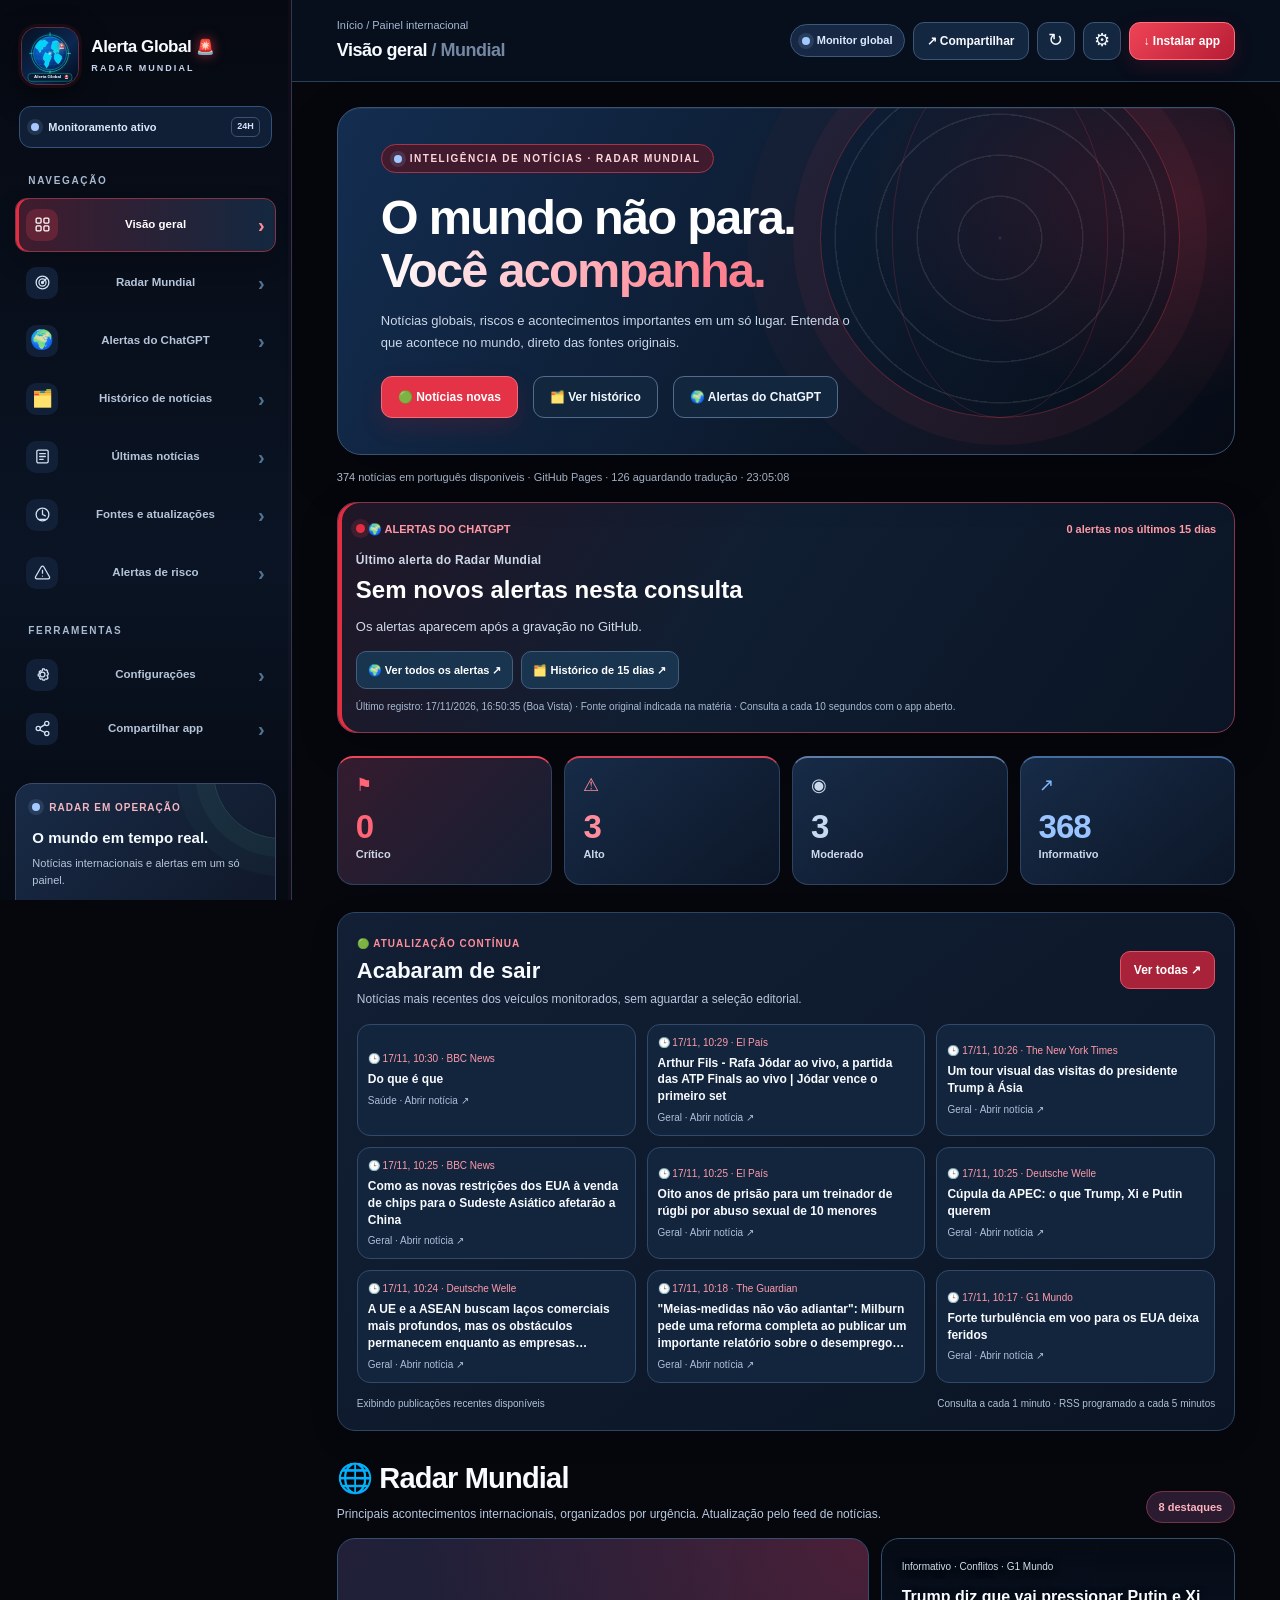
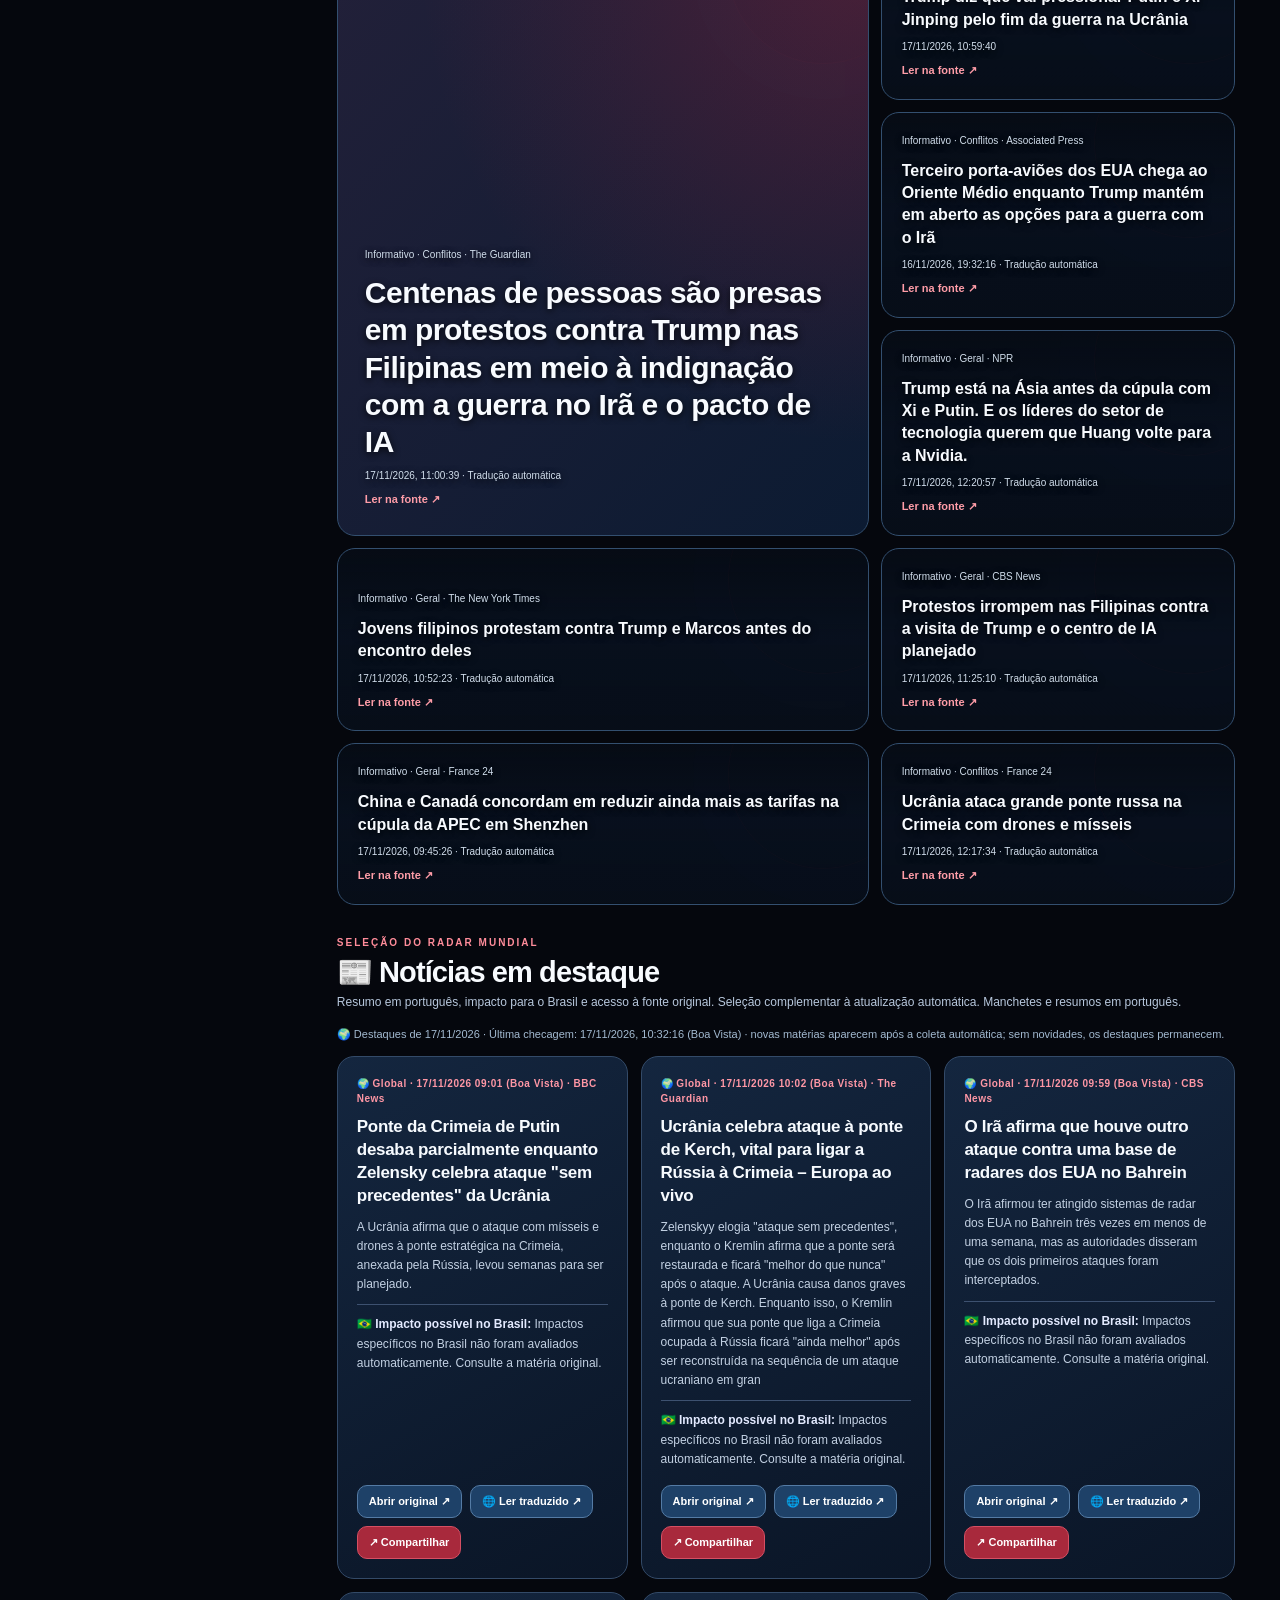
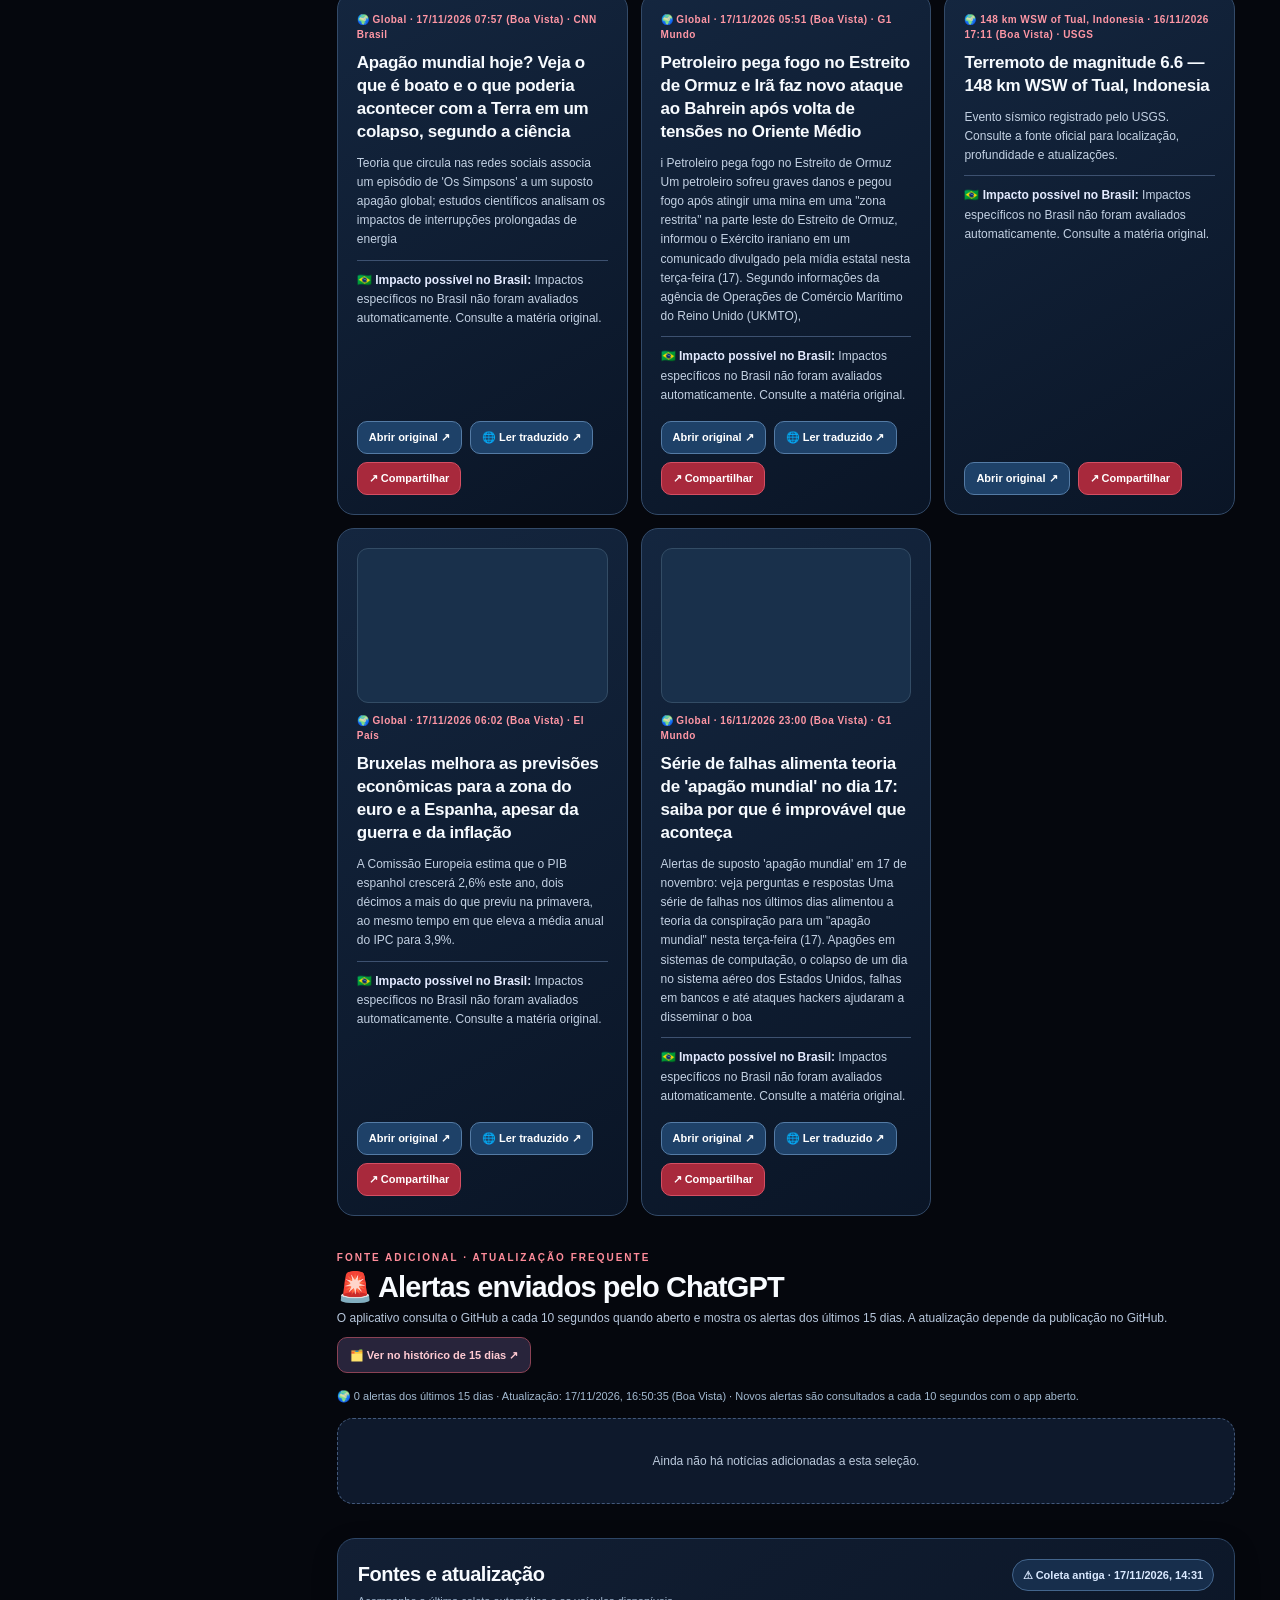
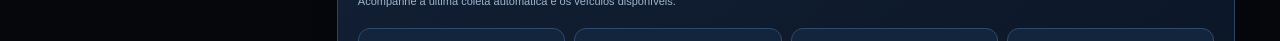
==== atualizar-visual.html @ ecb00a96 "Página de atualização segura que limpa cache antigo e abre novo tema visual" ====
<!doctype html>
<html lang="pt-BR">
<head>
<meta charset="utf-8">
<meta name="viewport" content="width=device-width,initial-scale=1">
<meta name="theme-color" content="#080e1d">
<title>Atualizar visual | Alerta Global</title>
<style>
*{box-sizing:border-box}html,body{min-height:100%;margin:0}body{font:15px/1.55 system-ui,-apple-system,"Segoe UI",sans-serif;background:radial-gradient(circle at 80% 10%,#8c20352a,transparent 45%),#05070d;color:#f8fbff;display:grid;place-items:center;padding:24px}
main{background:linear-gradient(135deg,#152a45,#0a1425);border:1px solid #963c52;border-top:3px solid #e32e42;border-radius:22px;padding:28px;max-width:490px;width:100%;box-shadow:0 22px 65px #0009}
small{color:#ff95a3;font-weight:800;letter-spacing:.14em}h1{font-size:27px;margin:10px 0;line-height:1.2}p{color:#c2d0e0}a{display:block;background:#e32e42;color:white;text-align:center;text-decoration:none;border-radius:13px;padding:13px 17px;font-weight:800;margin-top:18px}a:focus-visible{outline:3px solid white;outline-offset:4px}
#status{min-height:27px;color:#e5f1ff}.colors{display:flex;gap:10px;margin:20px 0}.colors b{display:block;width:32px;height:32px;border:1px solid #ffffff50;border-radius:9px}.colors b:nth-child(1){background:#05070d}.colors b:nth-child(2){background:#e32e42}.colors b:nth-child(3){background:#0b1728}.colors b:nth-child(4){background:#f8fbff}
</style>
</head>
<body>
<main>
<small>ALERTA GLOBAL · ATUALIZAÇÃO DE TEMA</small>
<h1>🚨 Novo visual do aplicativo</h1>
<p>Atualizando o tema preto, vermelho, azul-escuro e branco. Suas preferências e notícias salvas no GitHub serão preservadas.</p>
<div class="colors" aria-hidden="true"><b></b><b></b><b></b><b></b></div>
<p id="status" role="status">Limpando apenas o cache antigo do Alerta Global...</p>
<a id="open" href="./index.html?tema=red-navy-20261117-v2">Abrir o Alerta Global atualizado</a>
</main>
<script>
(async()=>{
  const status=document.getElementById("status");
  try{
    if("serviceWorker" in navigator){
      const regs=await navigator.serviceWorker.getRegistrations();
      await Promise.all(regs.filter(reg=>new URL(reg.scope).pathname.includes("/alerta-global/")).map(reg=>reg.unregister()));
    }
    if("caches" in window){
      const keys=await caches.keys();
      await Promise.all(keys.filter(k=>k.startsWith("alerta-")).map(k=>caches.delete(k)));
    }
    status.textContent="Cache antigo limpo. Abrindo o novo visual...";
  }catch(error){
    console.warn("Limpeza parcial do cache:",error);
    status.textContent="Atualização preparada. Se necessário, toque no botão abaixo.";
  }
  location.replace("./index.html?tema=red-navy-20261117-v2");
})();
</script>
</body>
</html>
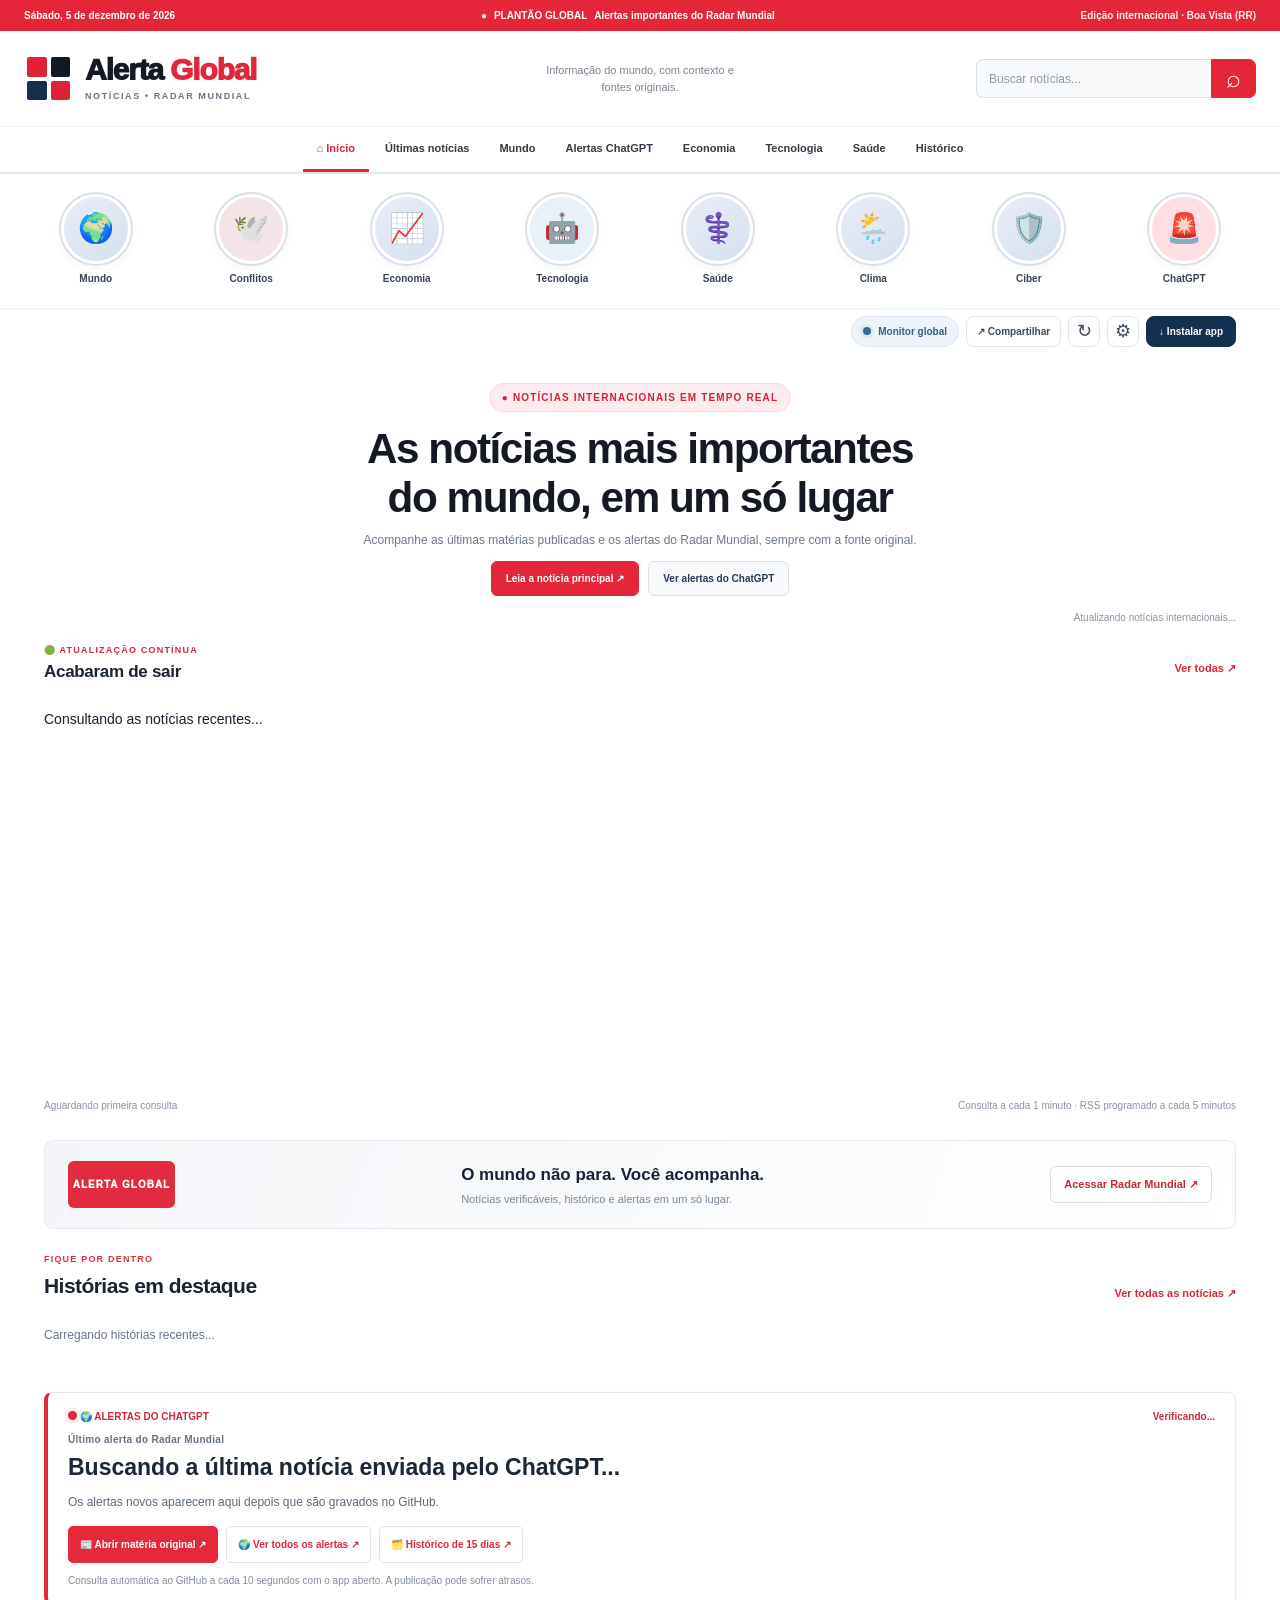
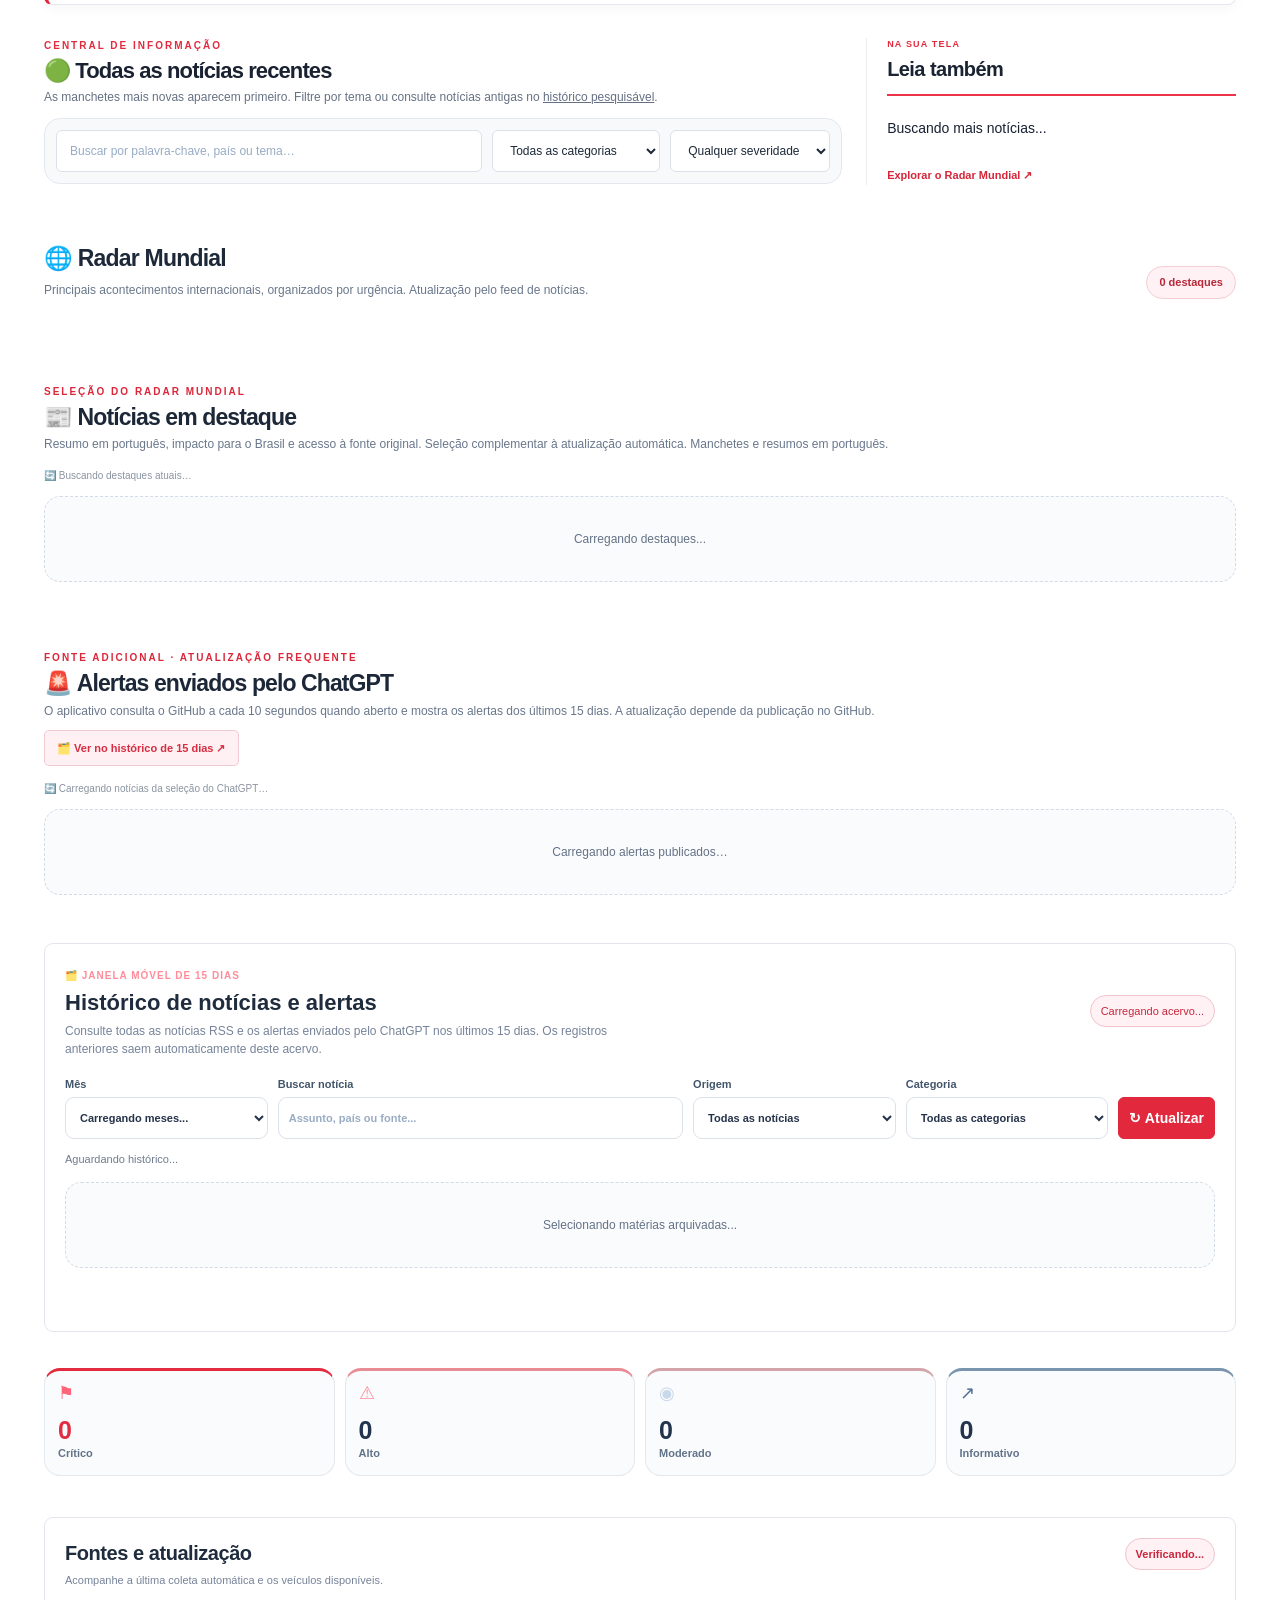
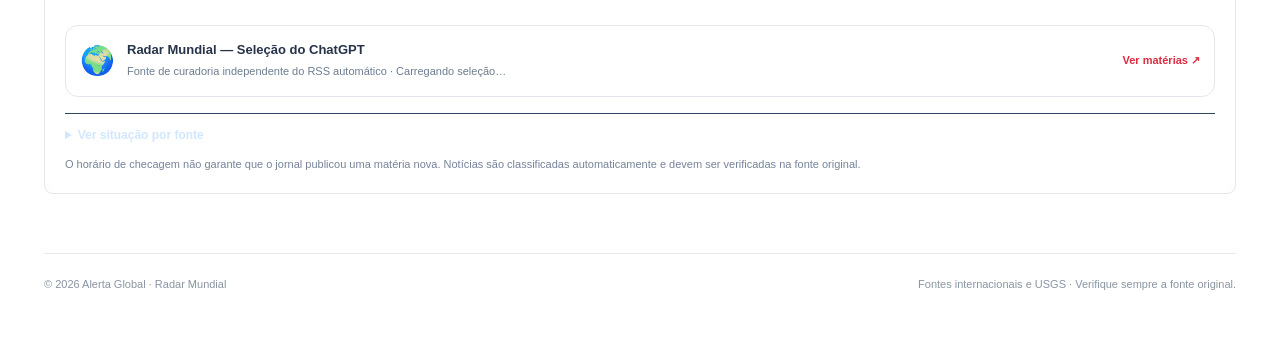
==== commit 4eca5fd0: "Atualiza página de recarga para novo portal jornalístico branco e vermelho" ====
--- a/atualizar-visual.html
+++ b/atualizar-visual.html
@@ -3,23 +3,23 @@
 <head>
 <meta charset="utf-8">
 <meta name="viewport" content="width=device-width,initial-scale=1">
-<meta name="theme-color" content="#080e1d">
-<title>Atualizar visual | Alerta Global</title>
+<meta name="theme-color" content="#df2337">
+<title>Atualizar portal | Alerta Global</title>
 <style>
-*{box-sizing:border-box}html,body{min-height:100%;margin:0}body{font:15px/1.55 system-ui,-apple-system,"Segoe UI",sans-serif;background:radial-gradient(circle at 80% 10%,#8c20352a,transparent 45%),#05070d;color:#f8fbff;display:grid;place-items:center;padding:24px}
-main{background:linear-gradient(135deg,#152a45,#0a1425);border:1px solid #963c52;border-top:3px solid #e32e42;border-radius:22px;padding:28px;max-width:490px;width:100%;box-shadow:0 22px 65px #0009}
-small{color:#ff95a3;font-weight:800;letter-spacing:.14em}h1{font-size:27px;margin:10px 0;line-height:1.2}p{color:#c2d0e0}a{display:block;background:#e32e42;color:white;text-align:center;text-decoration:none;border-radius:13px;padding:13px 17px;font-weight:800;margin-top:18px}a:focus-visible{outline:3px solid white;outline-offset:4px}
+*{box-sizing:border-box}html,body{min-height:100%;margin:0}body{font:15px/1.55 system-ui,-apple-system,"Segoe UI",sans-serif;background:#f7f8fa;color:#1b2737;display:grid;place-items:center;padding:24px}
+main{background:#fff;border:1px solid #e2e7ed;border-top:3px solid #df2337;border-radius:22px;padding:28px;max-width:490px;width:100%;box-shadow:0 22px 65px #0009}
+small{color:#df2337;font-weight:800;letter-spacing:.14em}h1{font-size:27px;margin:10px 0;line-height:1.2}p{color:#64748b}a{display:block;background:#df2337;color:white;text-align:center;text-decoration:none;border-radius:13px;padding:13px 17px;font-weight:800;margin-top:18px}a:focus-visible{outline:3px solid white;outline-offset:4px}
 #status{min-height:27px;color:#e5f1ff}.colors{display:flex;gap:10px;margin:20px 0}.colors b{display:block;width:32px;height:32px;border:1px solid #ffffff50;border-radius:9px}.colors b:nth-child(1){background:#05070d}.colors b:nth-child(2){background:#e32e42}.colors b:nth-child(3){background:#0b1728}.colors b:nth-child(4){background:#f8fbff}
 </style>
 </head>
 <body>
 <main>
 <small>ALERTA GLOBAL · ATUALIZAÇÃO DE TEMA</small>
-<h1>🚨 Novo visual do aplicativo</h1>
-<p>Atualizando o tema preto, vermelho, azul-escuro e branco. Suas preferências e notícias salvas no GitHub serão preservadas.</p>
-<div class="colors" aria-hidden="true"><b></b><b></b><b></b><b></b></div>
+<h1>🚨 Novo portal de notícias</h1>
+<p>Abrindo o novo Alerta Global no estilo portal jornalístico, com fundo branco, menu horizontal e notícias em destaque. As preferências e as notícias já salvas serão mantidas.</p>
+
 <p id="status" role="status">Limpando apenas o cache antigo do Alerta Global...</p>
-<a id="open" href="./index.html?tema=red-navy-20261117-v2">Abrir o Alerta Global atualizado</a>
+<a id="open" href="./index.html?tema=portal-jornalismo-20261117-v1">Abrir o Alerta Global atualizado</a>
 </main>
 <script>
 (async()=>{
@@ -38,7 +38,7 @@
     console.warn("Limpeza parcial do cache:",error);
     status.textContent="Atualização preparada. Se necessário, toque no botão abaixo.";
   }
-  location.replace("./index.html?tema=red-navy-20261117-v2");
+  location.replace("./index.html?tema=portal-jornalismo-20261117-v1");
 })();
 </script>
 </body>
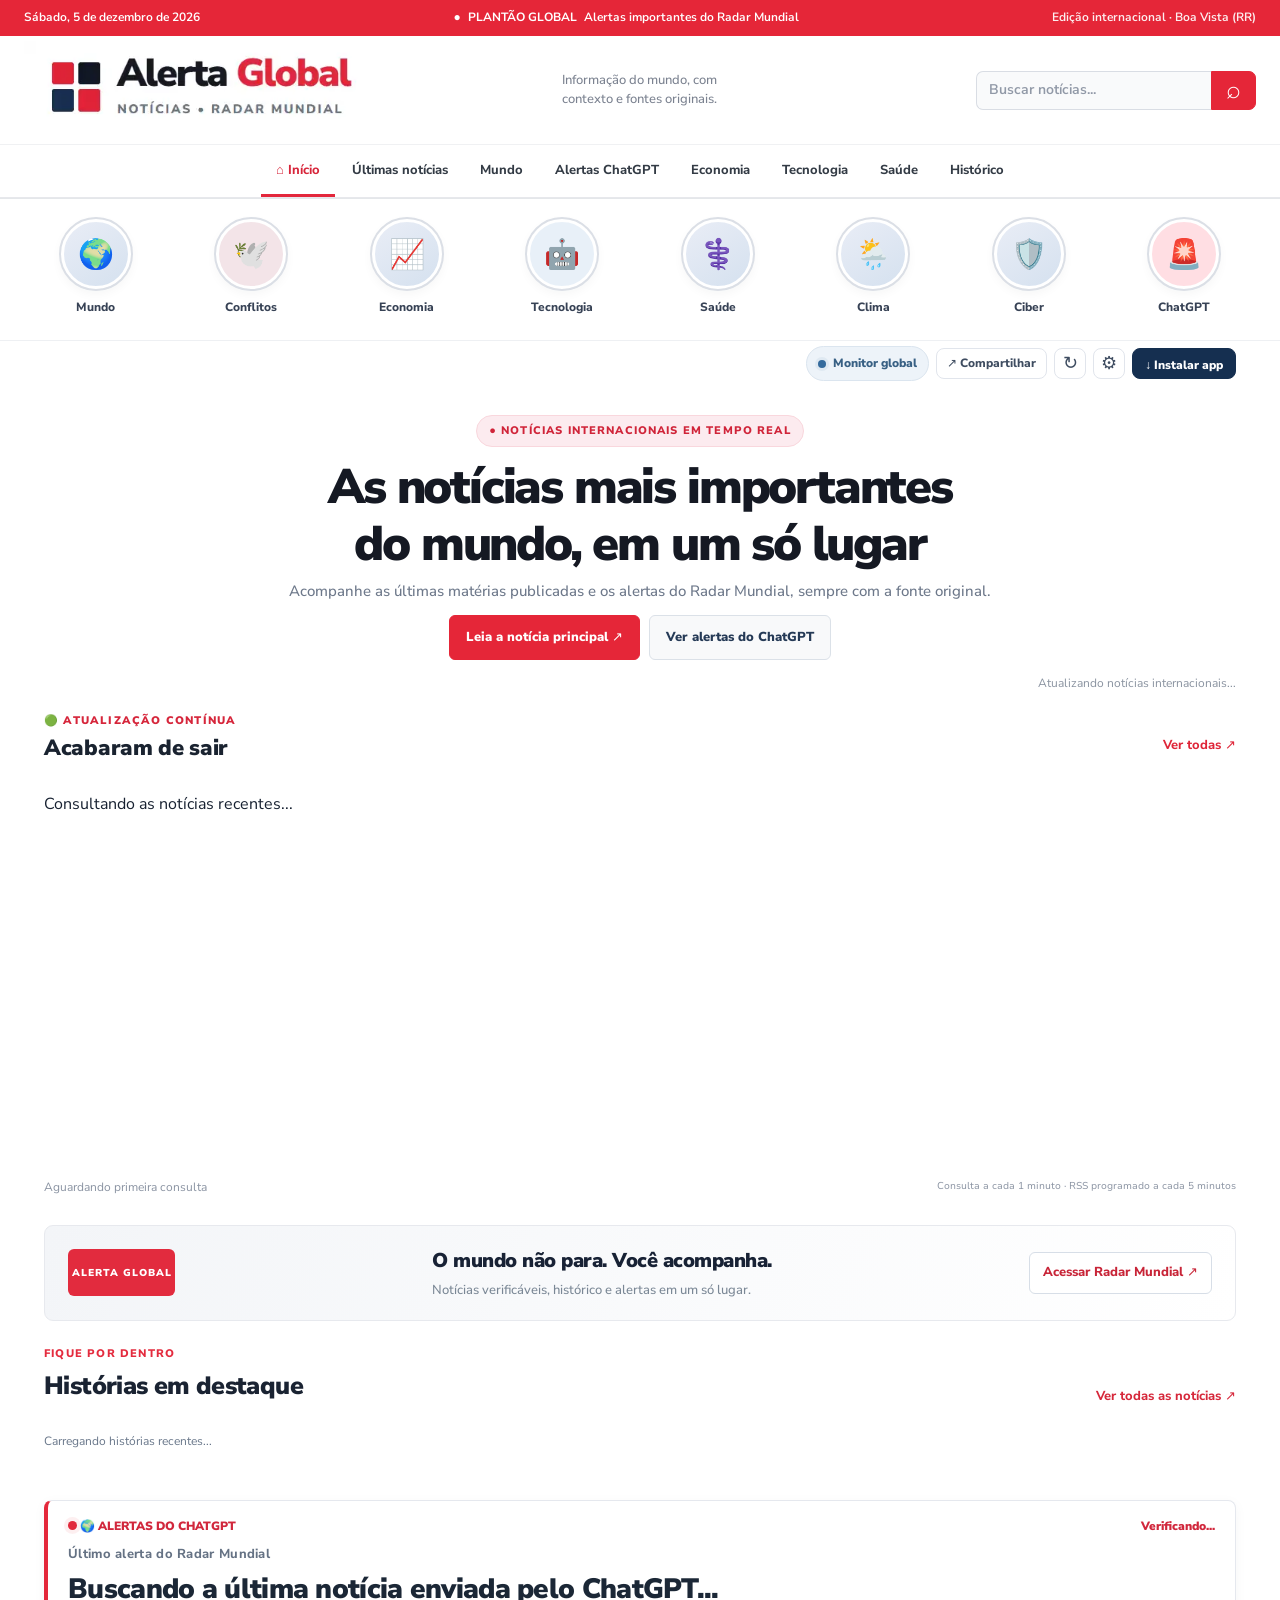
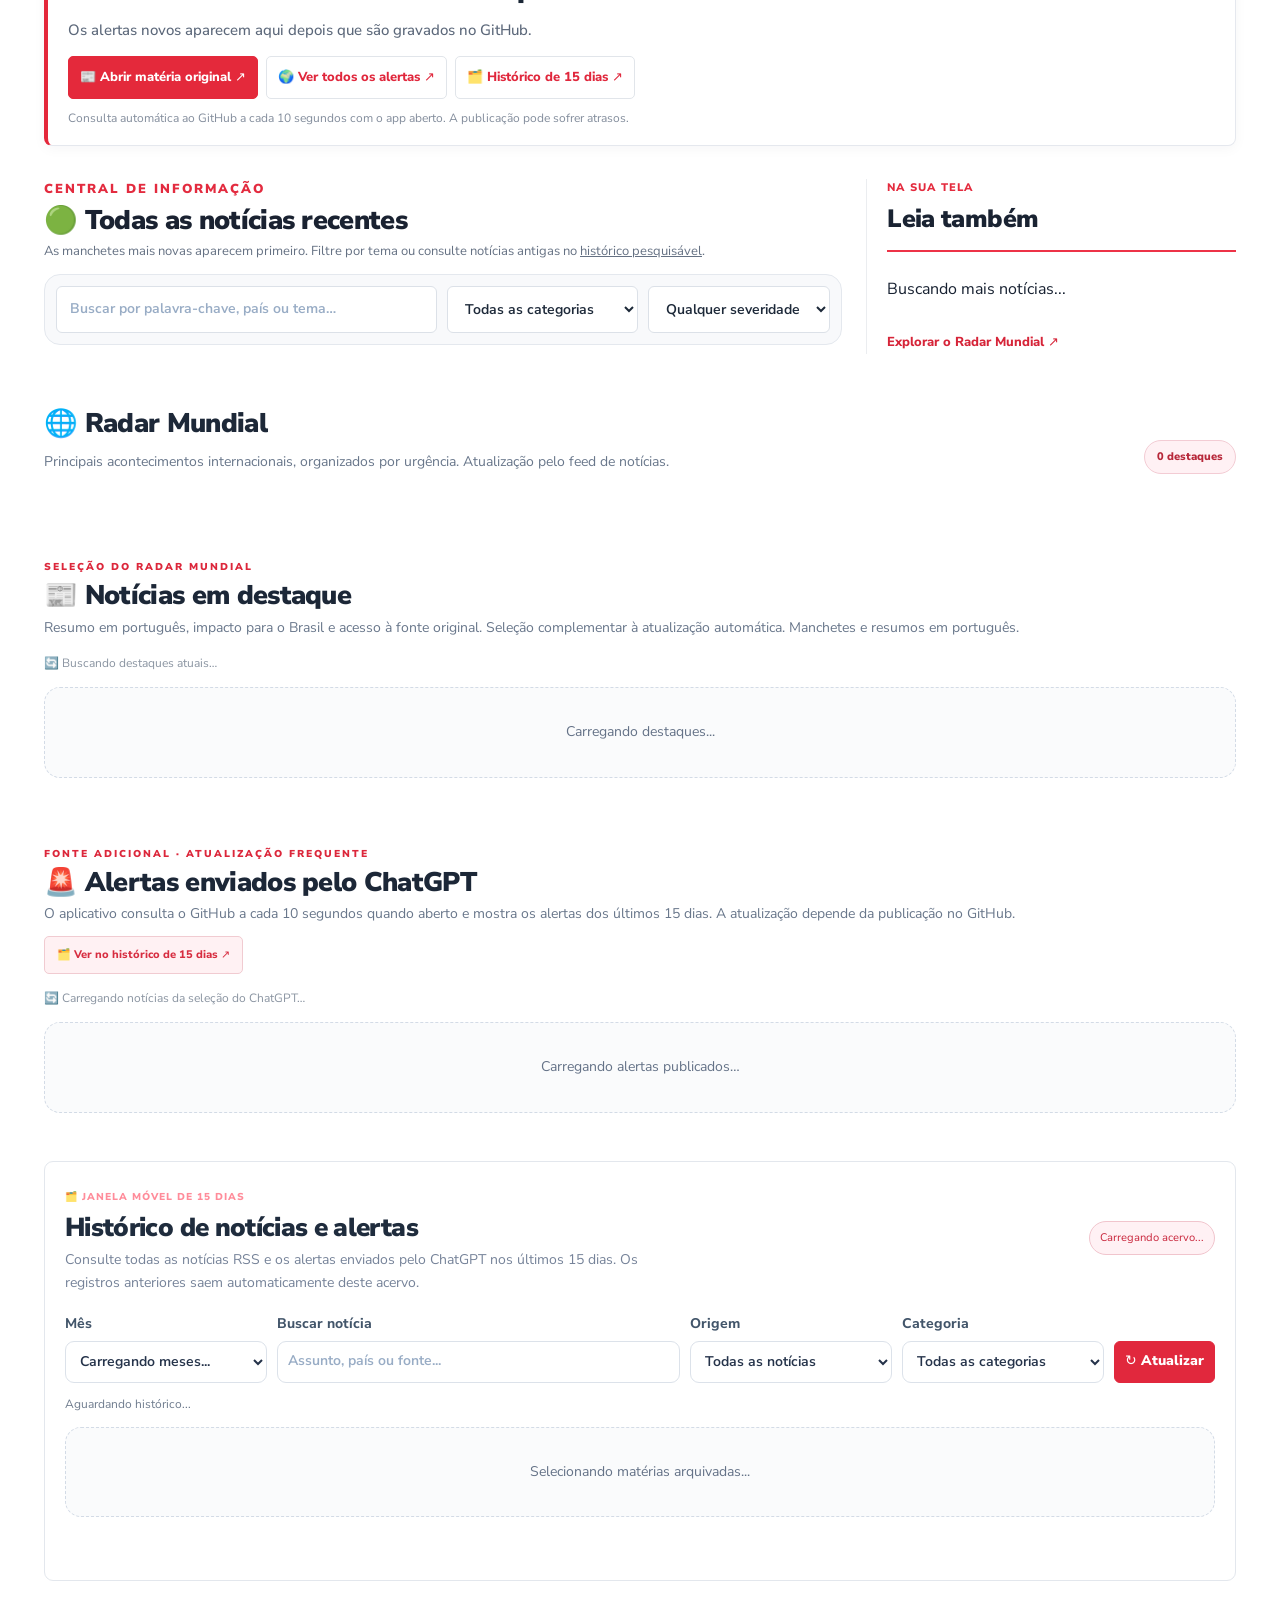
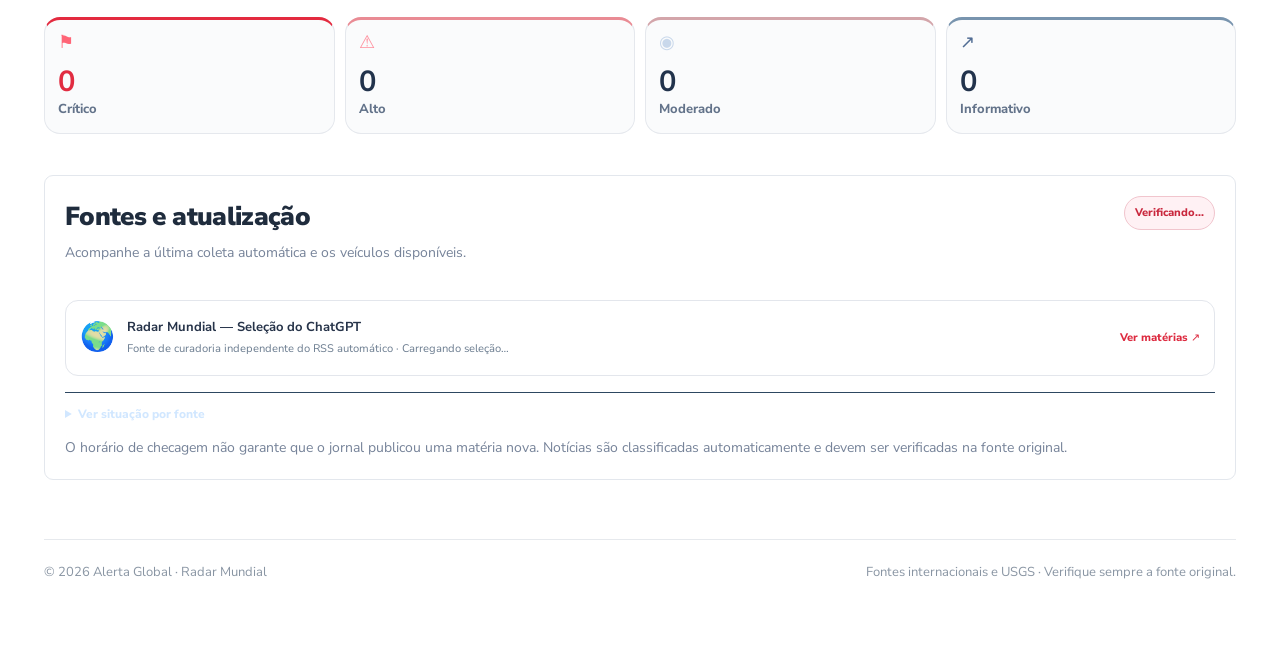
==== commit da1ebc84: "Atualiza atalho de limpeza de cache para carregar nova logo no celular e computador" ====
--- a/atualizar-visual.html
+++ b/atualizar-visual.html
@@ -15,11 +15,11 @@
 <body>
 <main>
 <small>ALERTA GLOBAL · ATUALIZAÇÃO DE TEMA</small>
-<h1>🚨 Novo portal de notícias</h1>
-<p>Abrindo o novo Alerta Global no estilo portal jornalístico, com fundo branco, menu horizontal e notícias em destaque. As preferências e as notícias já salvas serão mantidas.</p>
+<h1>🚨 Nova logo do Alerta Global</h1>
+<p>Carregando a nova logo oficial no computador e no celular. Suas preferências e notícias continuam preservadas.</p>
 
 <p id="status" role="status">Limpando apenas o cache antigo do Alerta Global...</p>
-<a id="open" href="./index.html?tema=portal-jornalismo-20261117-v1">Abrir o Alerta Global atualizado</a>
+<a id="open" href="./index.html?tema=marca-desktop-mobile-20261117-v4">Abrir o Alerta Global atualizado</a>
 </main>
 <script>
 (async()=>{
@@ -38,7 +38,7 @@
     console.warn("Limpeza parcial do cache:",error);
     status.textContent="Atualização preparada. Se necessário, toque no botão abaixo.";
   }
-  location.replace("./index.html?tema=portal-jornalismo-20261117-v1");
+  location.replace("./index.html?tema=marca-desktop-mobile-20261117-v4");
 })();
 </script>
 </body>
